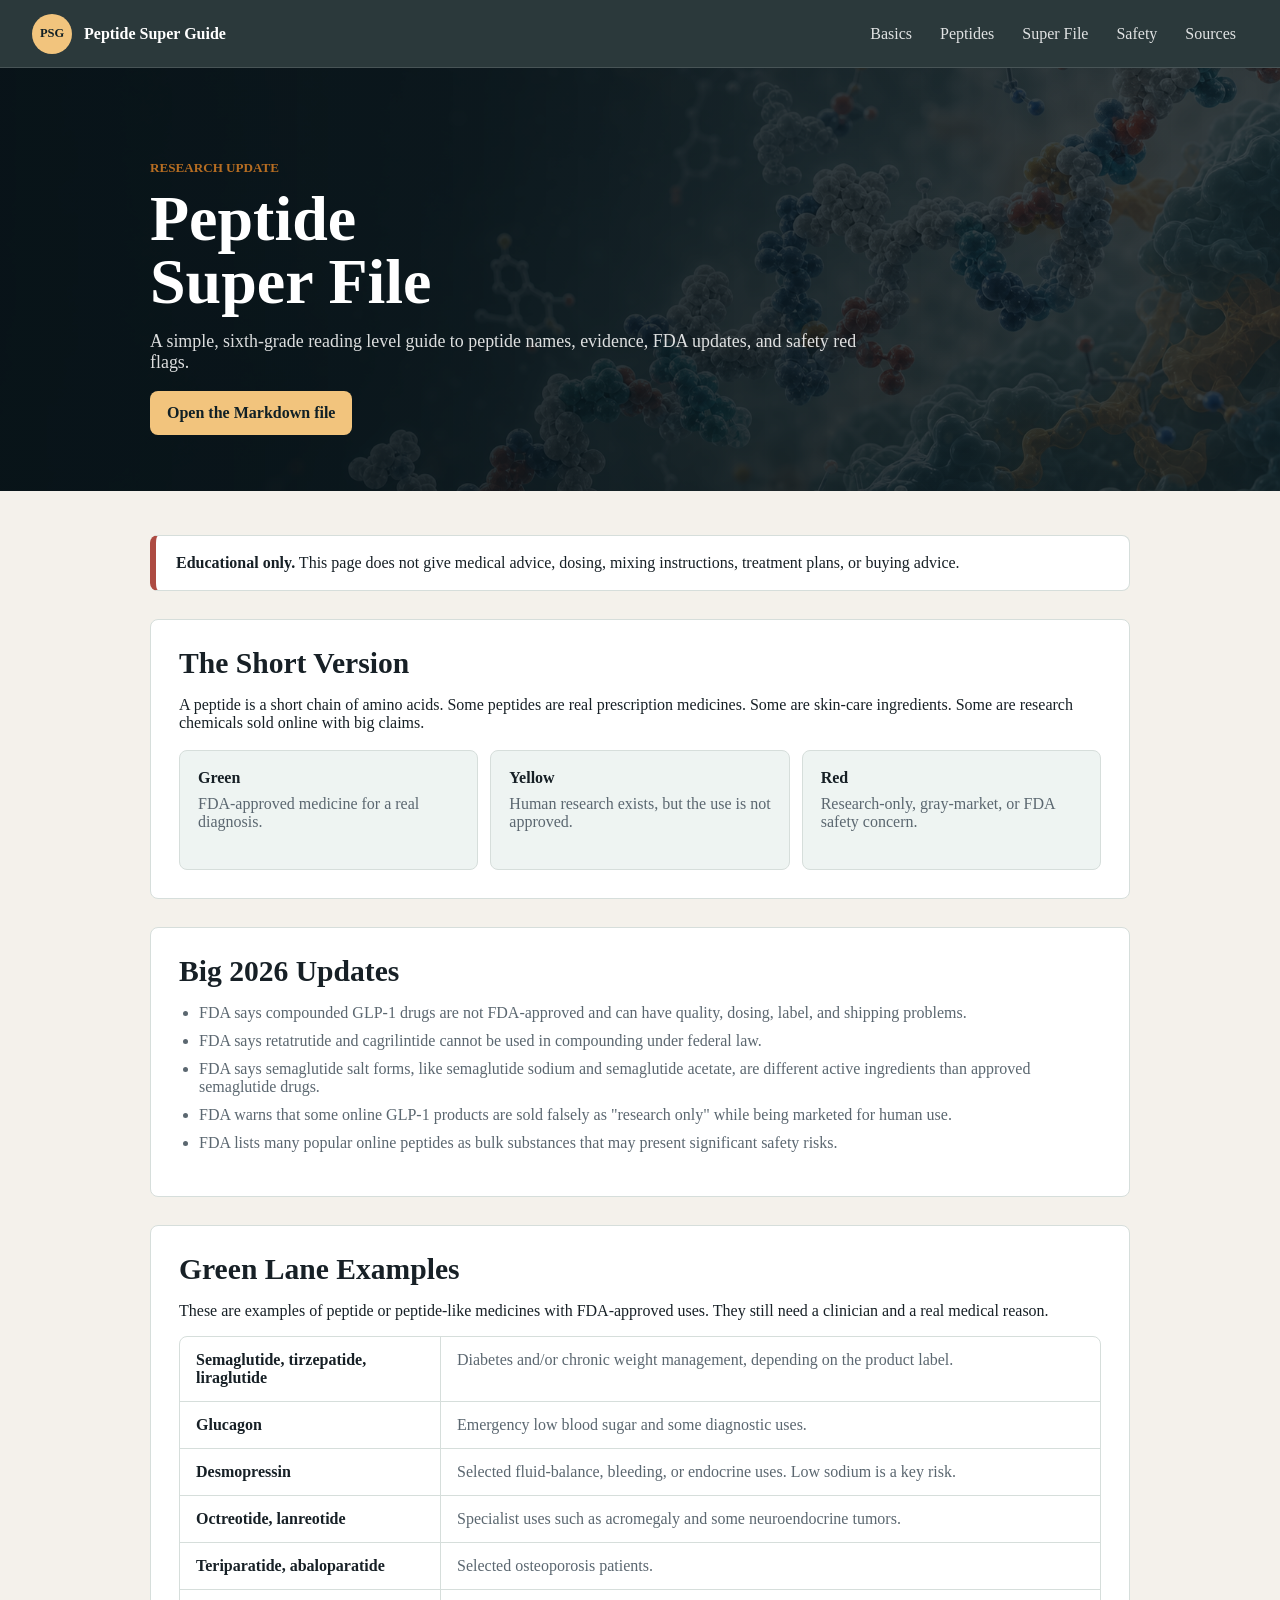
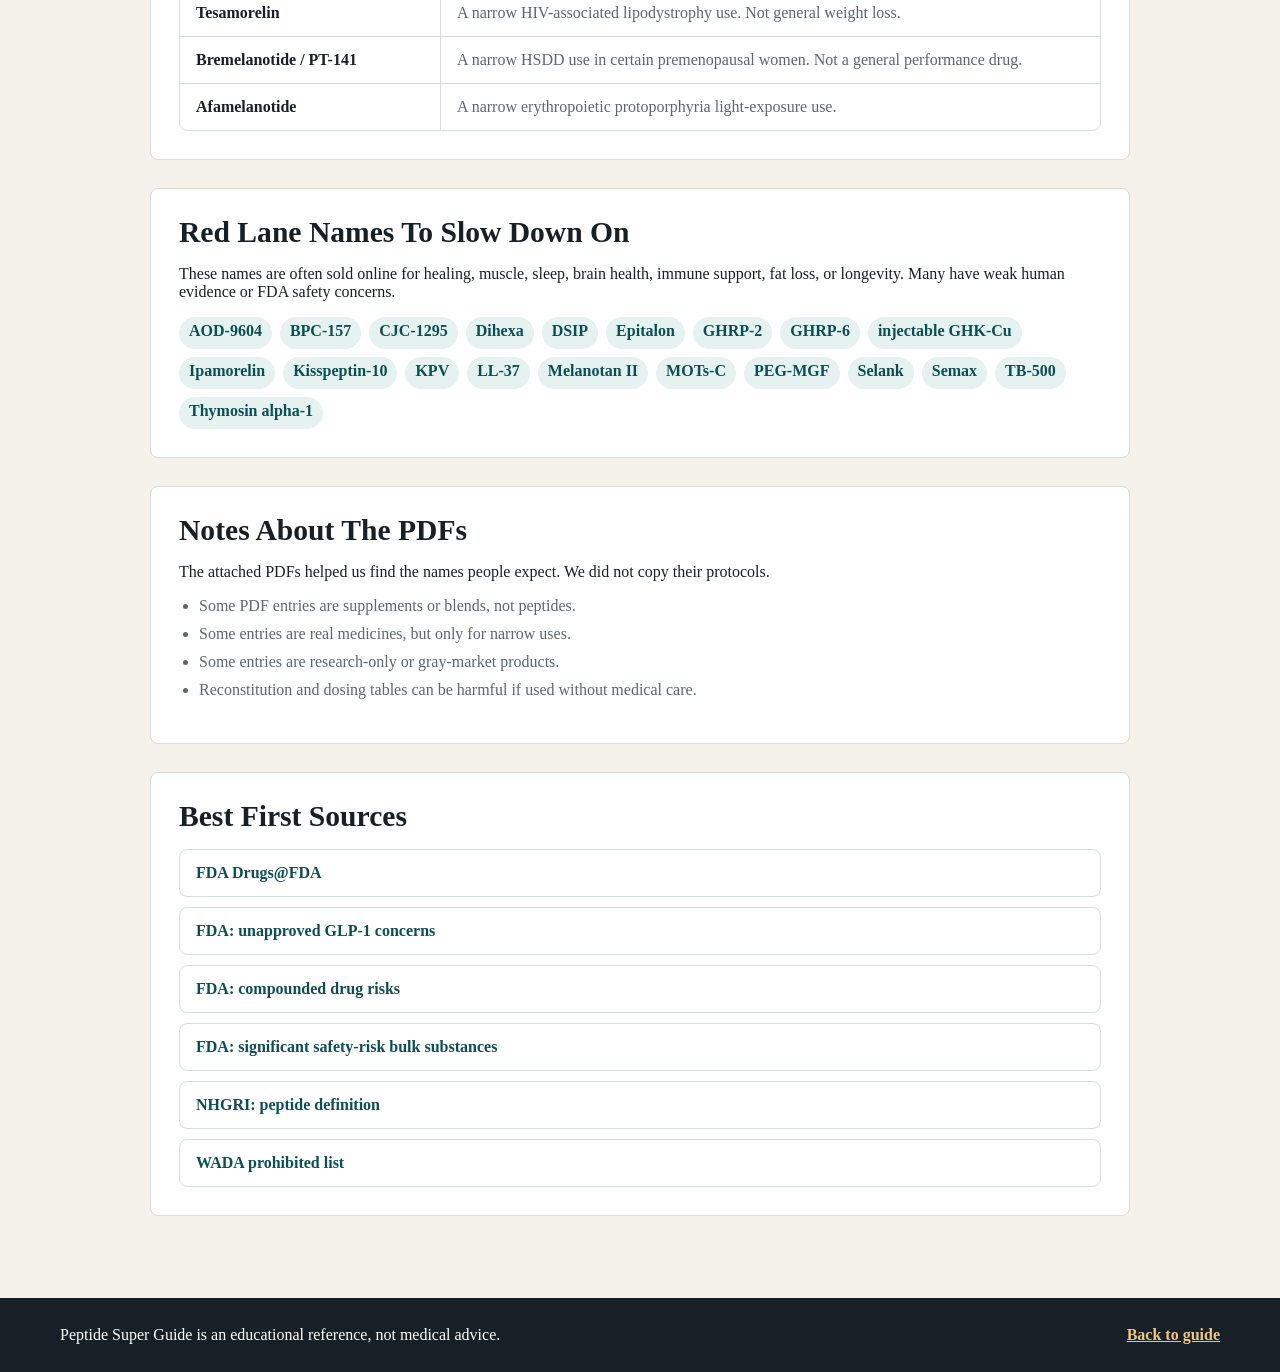
==== super-file.html @ 35c54ba2 "Add peptide super file and research updates" ====
<!doctype html>
<html lang="en">
  <head>
    <meta charset="utf-8" />
    <meta name="viewport" content="width=device-width, initial-scale=1" />
    <meta
      name="description"
      content="A sixth-grade reading level peptide safety and research update file."
    />
    <title>Peptide Super File</title>
    <link rel="stylesheet" href="styles.css" />
  </head>
  <body>
    <a class="skip-link" href="#content">Skip to content</a>

    <header class="site-header" aria-label="Primary">
      <a class="brand" href="index.html" aria-label="Peptide Super Guide home">
        <span class="brand-mark" aria-hidden="true">PSG</span>
        <span>Peptide Super Guide</span>
      </a>
      <nav class="nav" aria-label="Guide sections">
        <a href="index.html#basics">Basics</a>
        <a href="index.html#peptides">Peptides</a>
        <a href="super-file.html">Super File</a>
        <a href="index.html#safety">Safety</a>
        <a href="index.html#sources">Sources</a>
      </nav>
    </header>

    <main id="content" class="doc-page">
      <section class="doc-hero">
        <p class="eyebrow">Research update</p>
        <h1>Peptide Super File</h1>
        <p>
          A simple, sixth-grade reading level guide to peptide names, evidence,
          FDA updates, and safety red flags.
        </p>
        <a class="button primary" href="PEPTIDE_SUPER_FILE.md">Open the Markdown file</a>
      </section>

      <article class="doc-body">
        <div class="callout warning-callout">
          <strong>Educational only.</strong>
          This page does not give medical advice, dosing, mixing instructions,
          treatment plans, or buying advice.
        </div>

        <section class="readable-section">
          <h2>The Short Version</h2>
          <p>
            A peptide is a short chain of amino acids. Some peptides are real
            prescription medicines. Some are skin-care ingredients. Some are
            research chemicals sold online with big claims.
          </p>
          <div class="lane-cards">
            <div><strong>Green</strong><span>FDA-approved medicine for a real diagnosis.</span></div>
            <div><strong>Yellow</strong><span>Human research exists, but the use is not approved.</span></div>
            <div><strong>Red</strong><span>Research-only, gray-market, or FDA safety concern.</span></div>
          </div>
        </section>

        <section class="readable-section">
          <h2>Big 2026 Updates</h2>
          <ul class="plain-list">
            <li>FDA says compounded GLP-1 drugs are not FDA-approved and can have quality, dosing, label, and shipping problems.</li>
            <li>FDA says retatrutide and cagrilintide cannot be used in compounding under federal law.</li>
            <li>FDA says semaglutide salt forms, like semaglutide sodium and semaglutide acetate, are different active ingredients than approved semaglutide drugs.</li>
            <li>FDA warns that some online GLP-1 products are sold falsely as "research only" while being marketed for human use.</li>
            <li>FDA lists many popular online peptides as bulk substances that may present significant safety risks.</li>
          </ul>
        </section>

        <section class="readable-section">
          <h2>Green Lane Examples</h2>
          <p>
            These are examples of peptide or peptide-like medicines with
            FDA-approved uses. They still need a clinician and a real medical
            reason.
          </p>
          <div class="simple-table" role="table" aria-label="Green lane peptide examples">
            <div role="row"><strong role="cell">Semaglutide, tirzepatide, liraglutide</strong><span role="cell">Diabetes and/or chronic weight management, depending on the product label.</span></div>
            <div role="row"><strong role="cell">Glucagon</strong><span role="cell">Emergency low blood sugar and some diagnostic uses.</span></div>
            <div role="row"><strong role="cell">Desmopressin</strong><span role="cell">Selected fluid-balance, bleeding, or endocrine uses. Low sodium is a key risk.</span></div>
            <div role="row"><strong role="cell">Octreotide, lanreotide</strong><span role="cell">Specialist uses such as acromegaly and some neuroendocrine tumors.</span></div>
            <div role="row"><strong role="cell">Teriparatide, abaloparatide</strong><span role="cell">Selected osteoporosis patients.</span></div>
            <div role="row"><strong role="cell">Tesamorelin</strong><span role="cell">A narrow HIV-associated lipodystrophy use. Not general weight loss.</span></div>
            <div role="row"><strong role="cell">Bremelanotide / PT-141</strong><span role="cell">A narrow HSDD use in certain premenopausal women. Not a general performance drug.</span></div>
            <div role="row"><strong role="cell">Afamelanotide</strong><span role="cell">A narrow erythropoietic protoporphyria light-exposure use.</span></div>
          </div>
        </section>

        <section class="readable-section">
          <h2>Red Lane Names To Slow Down On</h2>
          <p>
            These names are often sold online for healing, muscle, sleep, brain
            health, immune support, fat loss, or longevity. Many have weak human
            evidence or FDA safety concerns.
          </p>
          <div class="tag-cloud" aria-label="High caution peptide names">
            <span>AOD-9604</span><span>BPC-157</span><span>CJC-1295</span><span>Dihexa</span>
            <span>DSIP</span><span>Epitalon</span><span>GHRP-2</span><span>GHRP-6</span>
            <span>injectable GHK-Cu</span><span>Ipamorelin</span><span>Kisspeptin-10</span><span>KPV</span>
            <span>LL-37</span><span>Melanotan II</span><span>MOTs-C</span><span>PEG-MGF</span>
            <span>Selank</span><span>Semax</span><span>TB-500</span><span>Thymosin alpha-1</span>
          </div>
        </section>

        <section class="readable-section">
          <h2>Notes About The PDFs</h2>
          <p>
            The attached PDFs helped us find the names people expect. We did
            not copy their protocols.
          </p>
          <ul class="plain-list">
            <li>Some PDF entries are supplements or blends, not peptides.</li>
            <li>Some entries are real medicines, but only for narrow uses.</li>
            <li>Some entries are research-only or gray-market products.</li>
            <li>Reconstitution and dosing tables can be harmful if used without medical care.</li>
          </ul>
        </section>

        <section class="readable-section">
          <h2>Best First Sources</h2>
          <div class="source-list compact">
            <a href="https://www.accessdata.fda.gov/scripts/cder/daf/">FDA Drugs@FDA</a>
            <a href="https://www.fda.gov/drugs/drug-alerts-and-statements/fdas-concerns-unapproved-glp-1-drugs-used-weight-loss">FDA: unapproved GLP-1 concerns</a>
            <a href="https://www.fda.gov/drugs/human-drug-compounding/understanding-risks-compounded-drugs">FDA: compounded drug risks</a>
            <a href="https://www.fda.gov/drugs/human-drug-compounding/certain-bulk-drug-substances-use-compounding-may-present-significant-safety-risks">FDA: significant safety-risk bulk substances</a>
            <a href="https://www.genome.gov/genetics-glossary/Peptide">NHGRI: peptide definition</a>
            <a href="https://www.wada-ama.org/en/prohibited-list">WADA prohibited list</a>
          </div>
        </section>
      </article>
    </main>

    <footer class="footer">
      <p>Peptide Super Guide is an educational reference, not medical advice.</p>
      <a href="index.html">Back to guide</a>
    </footer>
  </body>
</html>
---- styles.css ----
:root {
  --ink: #172026;
  --muted: #5b6770;
  --paper: #f4f1eb;
  --surface: #ffffff;
  --surface-strong: #eef4f2;
  --teal: #0f6d73;
  --teal-dark: #0b4f55;
  --amber: #b66d22;
  --coral: #ad4b42;
  --blue: #245c7b;
  --line: #d6dedb;
  --shadow: 0 18px 48px rgba(23, 32, 38, 0.14);
  --radius: 8px;
}

* {
  box-sizing: border-box;
}

html {
  scroll-behavior: smooth;
}

body {
  margin: 0;
  color: var(--ink);
  background: var(--paper);
  font-family:
    Inter, ui-sans-serif, system-ui, -apple-system, BlinkMacSystemFont, "Segoe UI",
    sans-serif;
  line-height: 1.55;
}

body,
button,
input {
  font: inherit;
}

a {
  color: inherit;
}

.skip-link {
  position: fixed;
  top: 12px;
  left: 12px;
  z-index: 20;
  padding: 10px 14px;
  color: #ffffff;
  background: var(--ink);
  border-radius: var(--radius);
  transform: translateY(-150%);
  transition: transform 160ms ease;
}

.skip-link:focus {
  transform: translateY(0);
}

.site-header {
  position: sticky;
  top: 0;
  z-index: 10;
  display: flex;
  align-items: center;
  justify-content: space-between;
  min-height: 68px;
  padding: 0 32px;
  color: #ffffff;
  background: rgba(15, 31, 35, 0.88);
  border-bottom: 1px solid rgba(255, 255, 255, 0.14);
  backdrop-filter: blur(14px);
}

.brand {
  display: inline-flex;
  align-items: center;
  gap: 12px;
  font-weight: 800;
  text-decoration: none;
}

.brand-mark {
  display: grid;
  width: 40px;
  height: 40px;
  place-items: center;
  color: #122025;
  background: #f2c47d;
  border-radius: 50%;
  font-size: 0.78rem;
  font-weight: 900;
}

.nav {
  display: flex;
  align-items: center;
  gap: 4px;
}

.nav a {
  padding: 10px 12px;
  color: rgba(255, 255, 255, 0.86);
  text-decoration: none;
  border-radius: var(--radius);
}

.nav a:hover,
.nav a:focus-visible {
  color: #ffffff;
  background: rgba(255, 255, 255, 0.12);
  outline: none;
}

.hero {
  min-height: 86vh;
  display: flex;
  align-items: center;
  padding: 96px 32px 72px;
  color: #ffffff;
  background:
    linear-gradient(90deg, rgba(8, 19, 24, 0.94) 0%, rgba(8, 19, 24, 0.82) 36%, rgba(8, 19, 24, 0.28) 68%),
    url("assets/peptide-hero.png") center right / cover no-repeat;
}

.hero-content {
  width: min(720px, 100%);
  margin-left: max(0px, calc((100vw - 1160px) / 2));
}

.eyebrow {
  margin: 0 0 12px;
  color: var(--amber);
  font-size: 0.82rem;
  font-weight: 800;
  letter-spacing: 0;
  text-transform: uppercase;
}

.hero .eyebrow {
  color: #f2c47d;
}

h1,
h2,
h3,
p {
  margin-top: 0;
}

h1 {
  max-width: 10ch;
  margin-bottom: 22px;
  font-size: 4.8rem;
  line-height: 0.98;
  letter-spacing: 0;
}

h2 {
  max-width: 820px;
  margin-bottom: 16px;
  font-size: 2.45rem;
  line-height: 1.08;
  letter-spacing: 0;
}

h3 {
  margin-bottom: 12px;
  font-size: 1.22rem;
  line-height: 1.18;
  letter-spacing: 0;
}

.hero-copy {
  max-width: 620px;
  margin-bottom: 24px;
  color: rgba(255, 255, 255, 0.86);
  font-size: 1.18rem;
}

.hero-actions,
.filter-bar {
  display: flex;
  flex-wrap: wrap;
  gap: 10px;
}

.button,
.filter-button {
  min-height: 44px;
  border: 1px solid transparent;
  border-radius: var(--radius);
  cursor: pointer;
  text-decoration: none;
  transition:
    transform 140ms ease,
    background 140ms ease,
    border-color 140ms ease;
}

.button {
  display: inline-flex;
  align-items: center;
  justify-content: center;
  padding: 11px 16px;
  font-weight: 800;
}

.button:hover,
.filter-button:hover {
  transform: translateY(-1px);
}

.button.primary {
  color: #102026;
  background: #f2c47d;
}

.button.secondary {
  color: #ffffff;
  border-color: rgba(255, 255, 255, 0.38);
  background: rgba(255, 255, 255, 0.1);
}

.medical-note {
  max-width: 620px;
  margin: 22px 0 0;
  color: rgba(255, 255, 255, 0.74);
  font-size: 0.96rem;
}

.quick-strip {
  display: grid;
  grid-template-columns: repeat(3, 1fr);
  gap: 1px;
  width: min(1160px, calc(100% - 48px));
  margin: -34px auto 0;
  overflow: hidden;
  background: var(--line);
  border: 1px solid var(--line);
  border-radius: var(--radius);
  box-shadow: var(--shadow);
}

.quick-item {
  min-height: 118px;
  padding: 24px;
  background: var(--surface);
}

.quick-label,
.card-kicker {
  display: block;
  margin-bottom: 8px;
  color: var(--teal);
  font-size: 0.78rem;
  font-weight: 900;
  text-transform: uppercase;
}

.section {
  width: min(1160px, calc(100% - 48px));
  margin: 0 auto;
  padding: 92px 0;
}

.section.band {
  width: 100%;
  padding: 92px max(24px, calc((100% - 1160px) / 2));
  background: var(--surface-strong);
}

.section-heading {
  max-width: 760px;
  margin-bottom: 34px;
}

.section-heading p:not(.eyebrow) {
  color: var(--muted);
  font-size: 1.05rem;
}

.section-heading.compact {
  margin-bottom: 24px;
}

.card-grid {
  display: grid;
  gap: 18px;
}

.card-grid.three {
  grid-template-columns: repeat(3, 1fr);
}

.info-card,
.evidence-card,
.question-card,
.risk-card {
  border: 1px solid var(--line);
  border-radius: var(--radius);
  background: var(--surface);
  box-shadow: 0 10px 28px rgba(23, 32, 38, 0.08);
}

.info-card,
.evidence-card,
.risk-card {
  padding: 24px;
}

.info-card p,
.evidence-card p,
.risk-card p,
.question-card p {
  color: var(--muted);
}

.lane-table {
  display: grid;
  overflow: hidden;
  border: 1px solid var(--line);
  border-radius: var(--radius);
  background: var(--surface);
}

.lane-row {
  display: grid;
  grid-template-columns: 1fr 1.45fr 1.35fr;
  border-top: 1px solid var(--line);
}

.lane-row:first-child {
  border-top: 0;
}

.lane-row > div {
  min-width: 0;
  padding: 18px;
  border-left: 1px solid var(--line);
}

.lane-row > div:first-child {
  border-left: 0;
}

.lane-head {
  color: #ffffff;
  background: var(--teal-dark);
  font-weight: 900;
}

.peptide-group {
  margin-top: 34px;
}

.peptide-group:first-of-type {
  margin-top: 0;
}

.group-heading {
  display: flex;
  align-items: flex-end;
  justify-content: space-between;
  gap: 18px;
  margin-bottom: 14px;
}

.group-heading h3 {
  max-width: 680px;
  margin: 0;
}

.status-badge {
  display: inline-flex;
  min-height: 32px;
  align-items: center;
  padding: 5px 10px;
  color: #ffffff;
  border-radius: 999px;
  font-size: 0.78rem;
  font-weight: 900;
  text-transform: uppercase;
}

.status-badge.approved {
  background: var(--teal);
}

.status-badge.topical {
  background: var(--blue);
}

.status-badge.caution {
  background: var(--coral);
}

.peptide-grid {
  display: grid;
  grid-template-columns: repeat(4, 1fr);
  gap: 14px;
}

.peptide-card {
  min-height: 236px;
  padding: 20px;
  background: var(--surface);
  border: 1px solid var(--line);
  border-radius: var(--radius);
}

.peptide-card h4 {
  margin: 0 0 10px;
  font-size: 1.02rem;
  line-height: 1.2;
}

.peptide-card p {
  color: var(--muted);
}

.peptide-card span {
  display: block;
  margin-top: 14px;
  color: var(--teal-dark);
  font-size: 0.88rem;
  font-weight: 800;
}

.compact-cards .peptide-card {
  min-height: 190px;
}

.peptide-card.warning {
  border-top: 5px solid var(--coral);
}

.filter-bar {
  margin-bottom: 22px;
}

.filter-button {
  padding: 10px 14px;
  color: var(--ink);
  background: var(--surface);
  border-color: var(--line);
  font-weight: 800;
}

.filter-button.is-active {
  color: #ffffff;
  background: var(--teal);
  border-color: var(--teal);
}

.evidence-grid {
  display: grid;
  grid-template-columns: repeat(4, 1fr);
  gap: 16px;
}

.evidence-card {
  display: flex;
  min-height: 300px;
  flex-direction: column;
}

.evidence-card[data-level="High"] {
  border-top: 5px solid var(--teal);
}

.evidence-card[data-level="Moderate"] {
  border-top: 5px solid var(--blue);
}

.evidence-card[data-level="Limited"] {
  border-top: 5px solid var(--amber);
}

.evidence-card[data-level="High caution"] {
  border-top: 5px solid var(--coral);
}

.evidence-meta {
  display: flex;
  flex-wrap: wrap;
  gap: 8px;
  margin-top: auto;
  padding-top: 18px;
}

.pill {
  display: inline-flex;
  min-height: 28px;
  align-items: center;
  padding: 4px 9px;
  color: var(--teal-dark);
  background: #e5f2ef;
  border-radius: 999px;
  font-size: 0.8rem;
  font-weight: 800;
}

.safety-layout {
  display: grid;
  grid-template-columns: minmax(0, 1.35fr) minmax(280px, 0.65fr);
  gap: 20px;
  align-items: start;
}

.check-panel {
  display: grid;
  gap: 12px;
}

.check-row {
  display: grid;
  grid-template-columns: 28px 1fr;
  gap: 12px;
  align-items: start;
  padding: 18px;
  color: var(--ink);
  background: var(--surface);
  border: 1px solid var(--line);
  border-radius: var(--radius);
}

.check-row input {
  width: 22px;
  height: 22px;
  accent-color: var(--teal);
}

.risk-card {
  position: sticky;
  top: 88px;
}

.risk-meter {
  height: 14px;
  overflow: hidden;
  margin: 8px 0 18px;
  background: #eadbd7;
  border-radius: 999px;
}

.risk-meter span {
  display: block;
  width: 0%;
  height: 100%;
  background: var(--coral);
  transition:
    width 180ms ease,
    background 180ms ease;
}

.question-grid {
  display: grid;
  grid-template-columns: repeat(4, 1fr);
  gap: 16px;
}

.question-card {
  padding: 0;
}

.question-card summary {
  min-height: 88px;
  padding: 20px 22px;
  cursor: pointer;
  font-weight: 900;
  list-style-position: inside;
}

.question-card p {
  padding: 0 22px 22px;
}

.glossary {
  display: grid;
  grid-template-columns: repeat(3, 1fr);
  gap: 14px;
  margin: 0;
}

.glossary div {
  min-height: 140px;
  padding: 22px;
  background: var(--surface);
  border: 1px solid var(--line);
  border-radius: var(--radius);
}

.glossary dt {
  margin-bottom: 8px;
  font-weight: 900;
}

.glossary dd {
  margin: 0;
  color: var(--muted);
}

.sources-section {
  padding-bottom: 72px;
}

.source-list {
  display: grid;
  gap: 10px;
}

.source-list a {
  padding: 18px 20px;
  color: var(--teal-dark);
  background: var(--surface);
  border: 1px solid var(--line);
  border-radius: var(--radius);
  font-weight: 800;
  text-decoration: none;
}

.source-list a:hover,
.source-list a:focus-visible {
  border-color: var(--teal);
  outline: none;
}

.doc-page {
  background: var(--paper);
}

.doc-hero {
  padding: 92px max(24px, calc((100% - 980px) / 2)) 56px;
  color: #ffffff;
  background:
    linear-gradient(90deg, rgba(8, 19, 24, 0.94), rgba(8, 19, 24, 0.78)),
    url("assets/peptide-hero.png") center right / cover no-repeat;
}

.doc-hero h1 {
  max-width: 12ch;
  margin-bottom: 18px;
  font-size: 4rem;
}

.doc-hero p:not(.eyebrow) {
  max-width: 720px;
  color: rgba(255, 255, 255, 0.86);
  font-size: 1.12rem;
}

.doc-body {
  width: min(980px, calc(100% - 48px));
  margin: 0 auto;
  padding: 44px 0 82px;
}

.callout {
  padding: 18px 20px;
  border: 1px solid var(--line);
  border-radius: var(--radius);
  background: var(--surface);
}

.warning-callout {
  border-left: 6px solid var(--coral);
}

.readable-section {
  margin-top: 28px;
  padding: 28px;
  background: var(--surface);
  border: 1px solid var(--line);
  border-radius: var(--radius);
}

.readable-section h2 {
  font-size: 1.85rem;
}

.plain-list {
  display: grid;
  gap: 10px;
  padding-left: 20px;
  color: var(--muted);
}

.lane-cards {
  display: grid;
  grid-template-columns: repeat(3, 1fr);
  gap: 12px;
  margin-top: 18px;
}

.lane-cards div {
  min-height: 120px;
  padding: 18px;
  border: 1px solid var(--line);
  border-radius: var(--radius);
  background: var(--surface-strong);
}

.lane-cards strong,
.lane-cards span {
  display: block;
}

.lane-cards span {
  margin-top: 8px;
  color: var(--muted);
}

.simple-table {
  display: grid;
  overflow: hidden;
  border: 1px solid var(--line);
  border-radius: var(--radius);
}

.simple-table > div {
  display: grid;
  grid-template-columns: 260px 1fr;
  border-top: 1px solid var(--line);
}

.simple-table > div:first-child {
  border-top: 0;
}

.simple-table strong,
.simple-table span {
  padding: 14px 16px;
}

.simple-table span {
  color: var(--muted);
  border-left: 1px solid var(--line);
}

.tag-cloud {
  display: flex;
  flex-wrap: wrap;
  gap: 8px;
}

.tag-cloud span {
  min-height: 32px;
  padding: 5px 10px;
  color: var(--teal-dark);
  background: #e5f2ef;
  border-radius: 999px;
  font-weight: 800;
}

.source-list.compact a {
  padding: 14px 16px;
}

.footer {
  display: flex;
  align-items: center;
  justify-content: space-between;
  gap: 20px;
  padding: 28px max(24px, calc((100% - 1160px) / 2));
  color: #ffffff;
  background: var(--ink);
}

.footer p {
  margin: 0;
}

.footer a {
  color: #f2c47d;
  font-weight: 800;
}

@media (max-width: 980px) {
  .site-header {
    align-items: flex-start;
    flex-direction: column;
    gap: 10px;
    padding: 14px 20px;
  }

  .nav {
    width: 100%;
    overflow-x: auto;
    padding-bottom: 2px;
  }

  .hero {
    min-height: 78vh;
    padding: 76px 24px 56px;
    background:
      linear-gradient(90deg, rgba(8, 19, 24, 0.95) 0%, rgba(8, 19, 24, 0.82) 62%, rgba(8, 19, 24, 0.5) 100%),
      url("assets/peptide-hero.png") center right / cover no-repeat;
  }

  h1 {
    font-size: 3.35rem;
  }

  h2 {
    font-size: 2rem;
  }

  .quick-strip,
  .card-grid.three,
  .peptide-grid,
  .evidence-grid,
  .question-grid,
  .glossary,
  .safety-layout,
  .lane-cards {
    grid-template-columns: 1fr 1fr;
  }

  .risk-card {
    position: static;
  }

  .lane-row {
    grid-template-columns: 1fr;
  }

  .lane-row > div {
    border-left: 0;
    border-top: 1px solid var(--line);
  }

  .lane-row > div:first-child {
    border-top: 0;
  }
}

@media (max-width: 640px) {
  .site-header {
    position: relative;
  }

  .brand {
    font-size: 0.95rem;
  }

  .nav a {
    padding: 9px 10px;
  }

  .nav {
    flex-wrap: wrap;
    overflow-x: visible;
  }

  .hero {
    min-height: 76vh;
    padding: 58px 18px 46px;
  }

  h1 {
    max-width: 9ch;
    font-size: 2.65rem;
  }

  h2 {
    font-size: 1.72rem;
  }

  .hero-copy {
    font-size: 1rem;
  }

  .quick-strip,
  .section {
    width: min(100% - 32px, 1160px);
  }

  .quick-strip,
  .card-grid.three,
  .peptide-grid,
  .evidence-grid,
  .question-grid,
  .glossary,
  .safety-layout,
  .lane-cards {
    grid-template-columns: 1fr;
  }

  .section,
  .section.band {
    padding-top: 64px;
    padding-bottom: 64px;
  }

  .evidence-card {
    min-height: auto;
  }

  .group-heading {
    align-items: flex-start;
    flex-direction: column;
  }

  .doc-hero {
    padding: 58px 18px 42px;
  }

  .doc-hero h1 {
    font-size: 2.6rem;
  }

  .doc-body {
    width: min(100% - 32px, 980px);
  }

  .readable-section {
    padding: 20px;
  }

  .simple-table > div {
    grid-template-columns: 1fr;
  }

  .simple-table span {
    border-left: 0;
    border-top: 1px solid var(--line);
  }

  .footer {
    align-items: flex-start;
    flex-direction: column;
  }
}
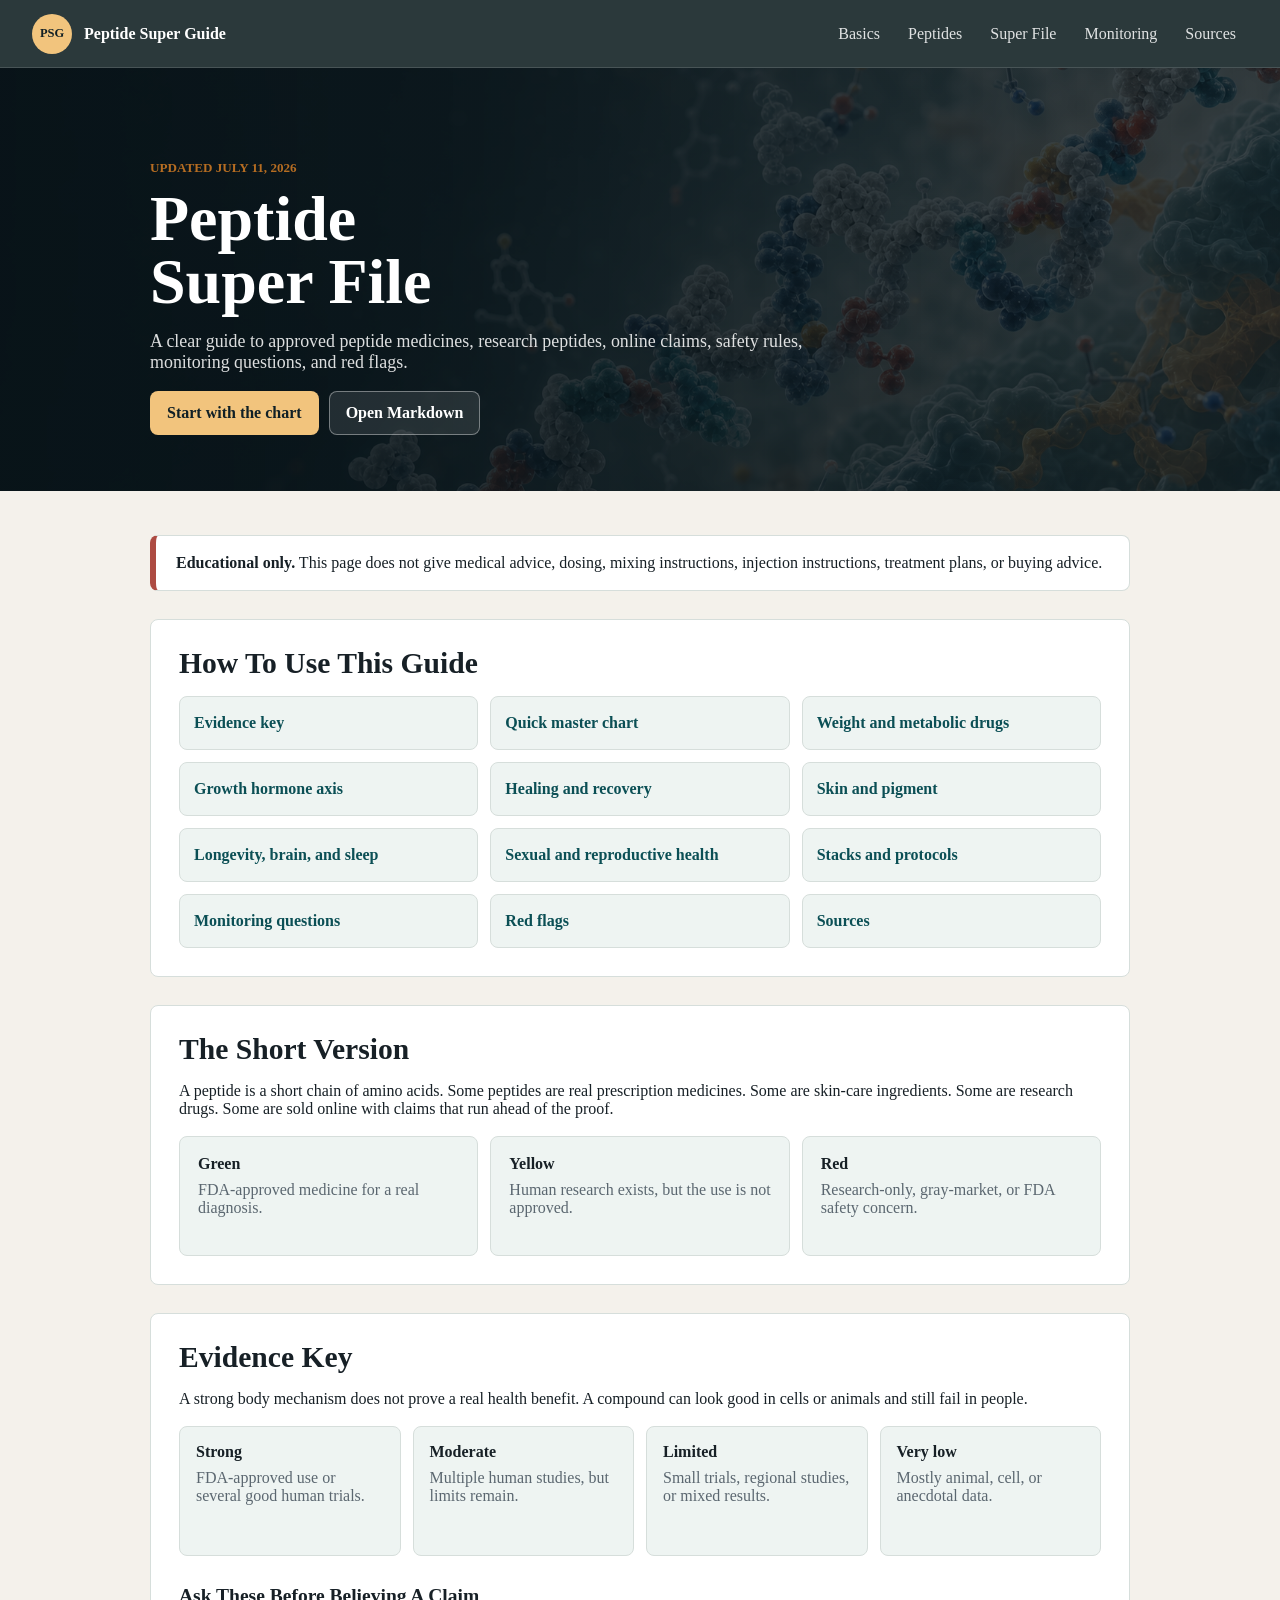
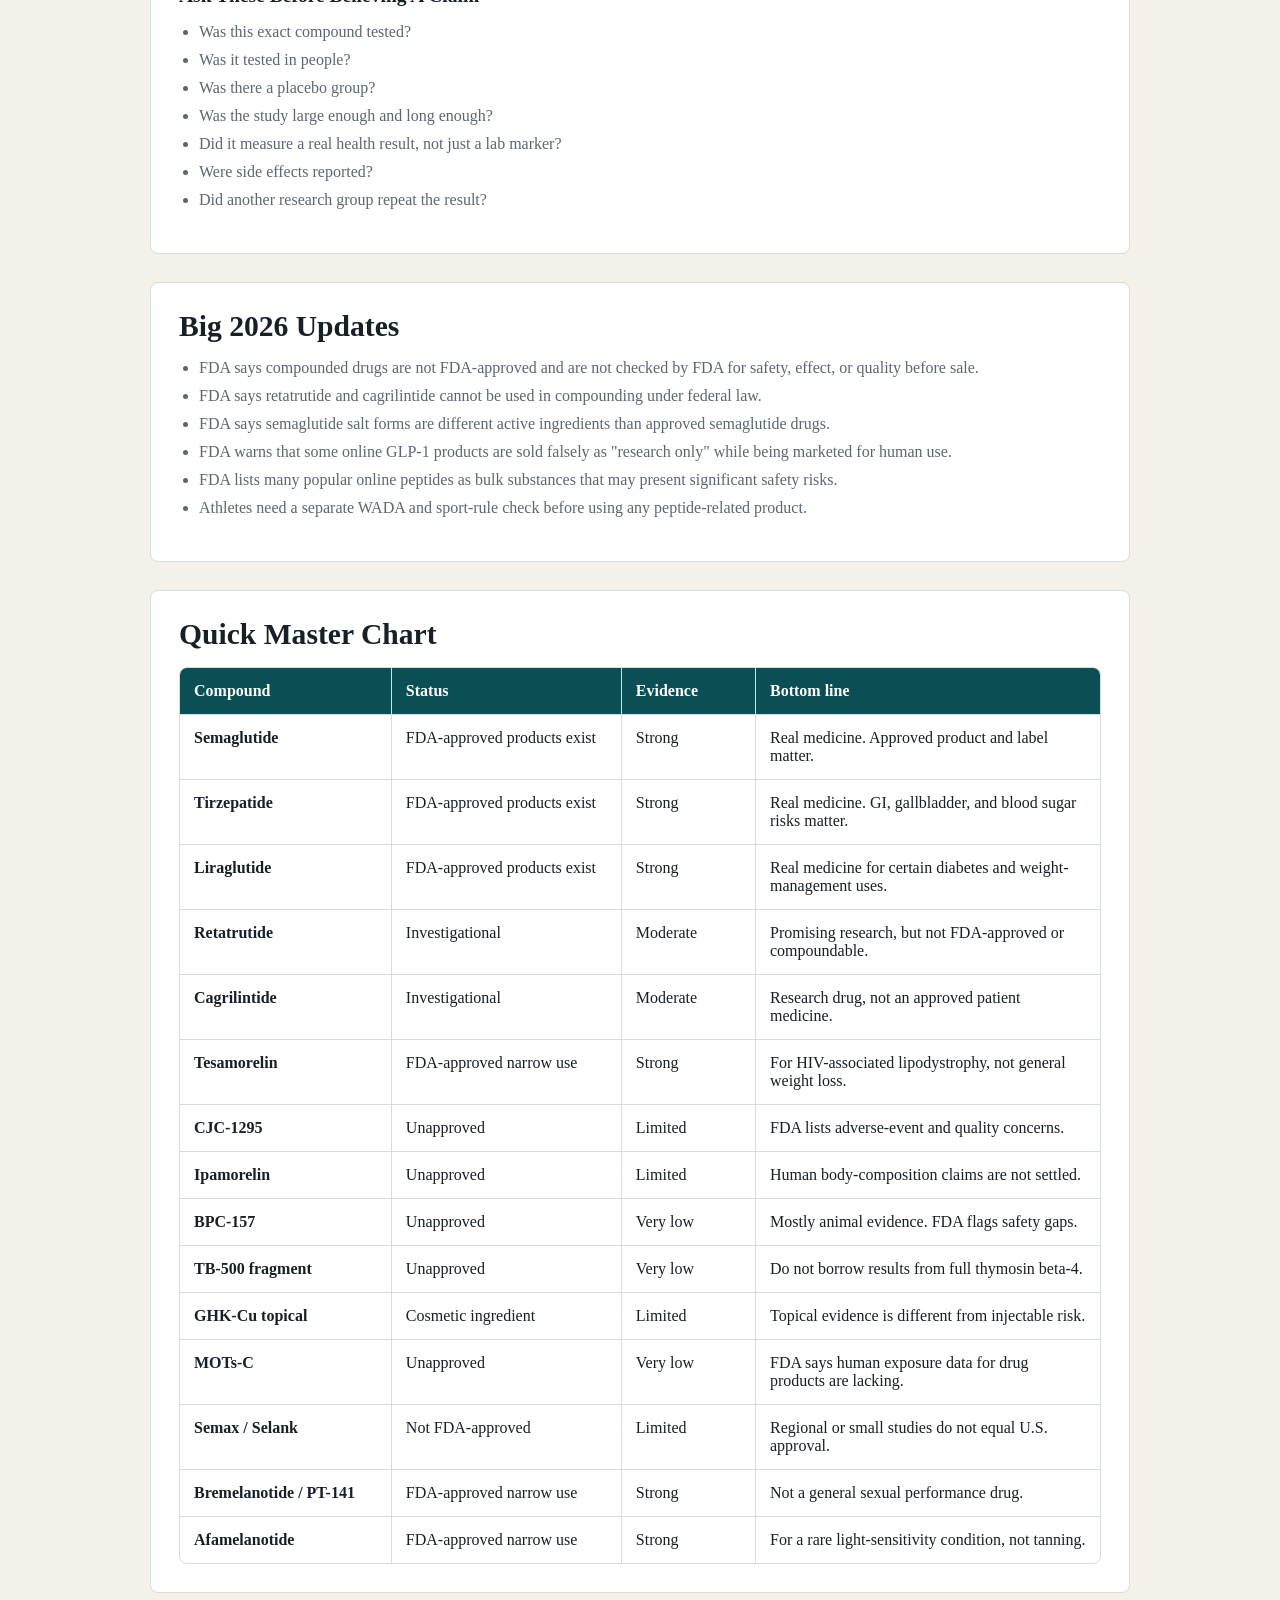
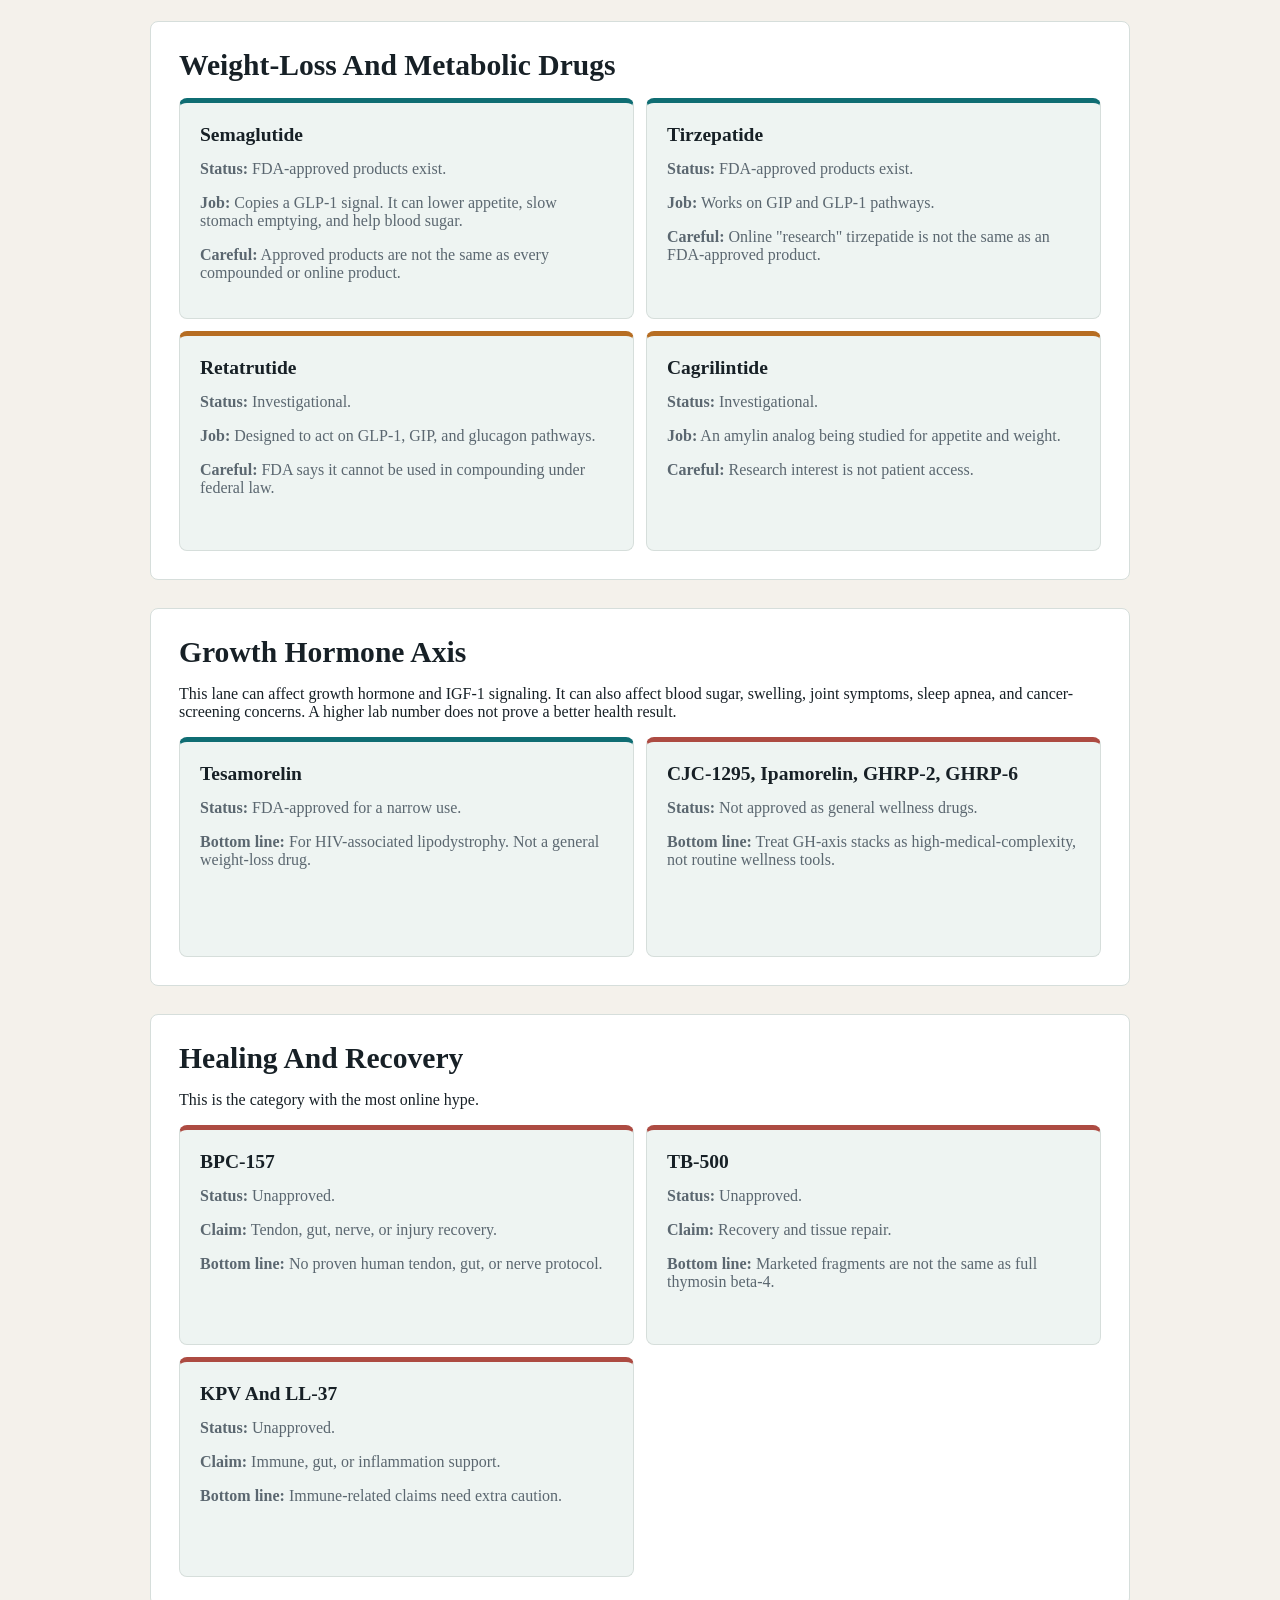
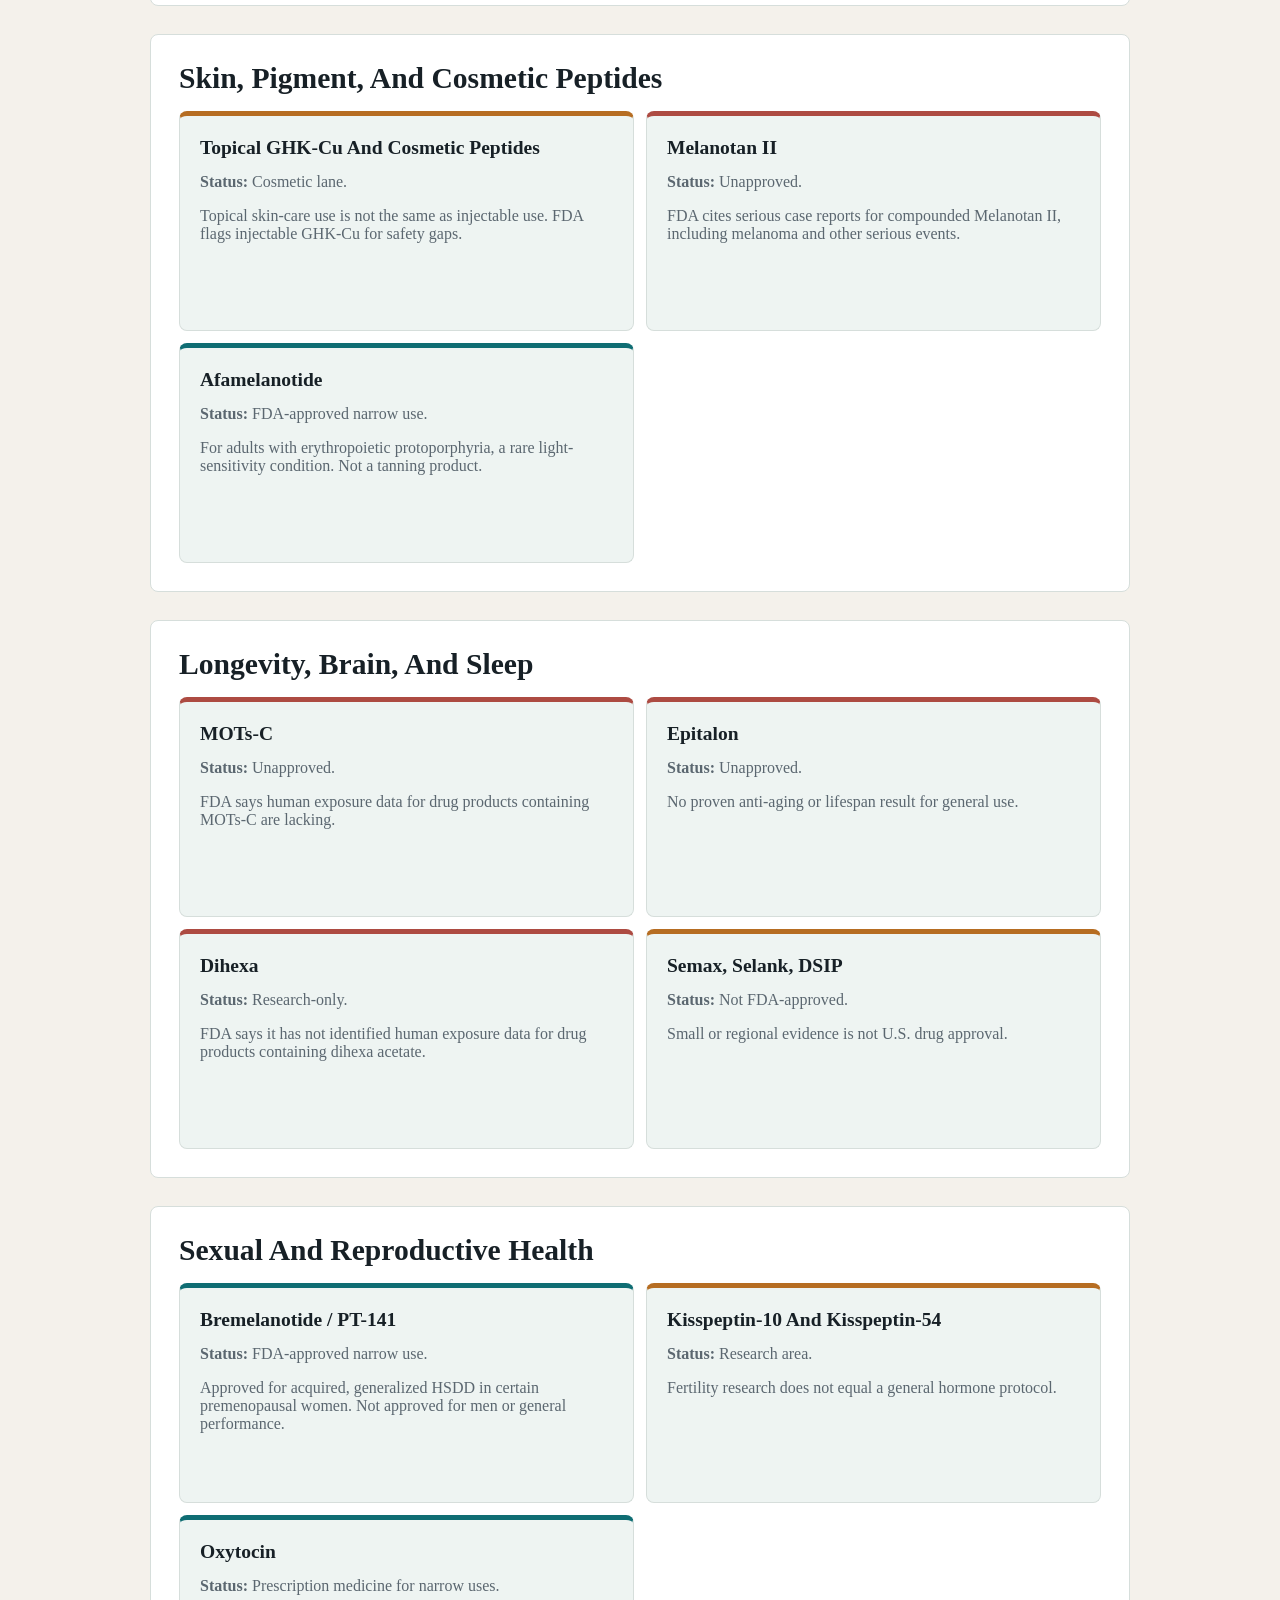
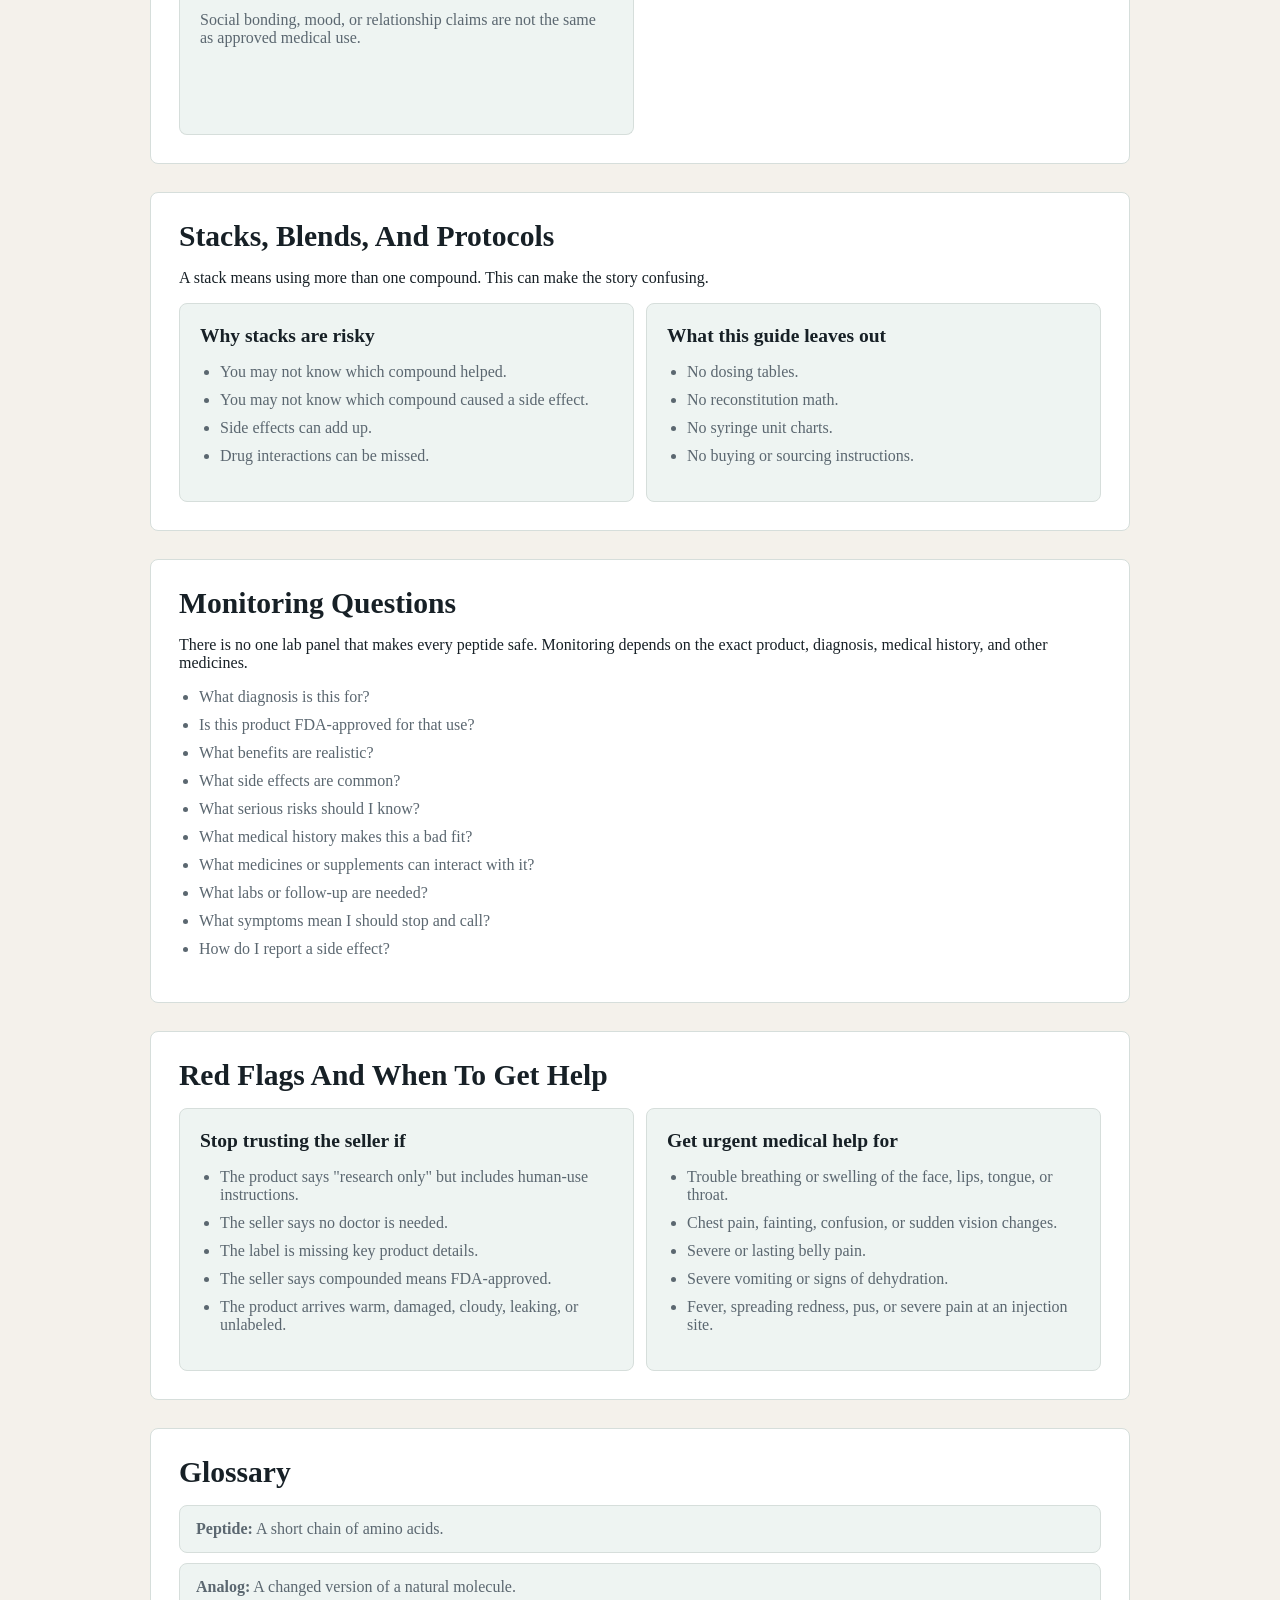
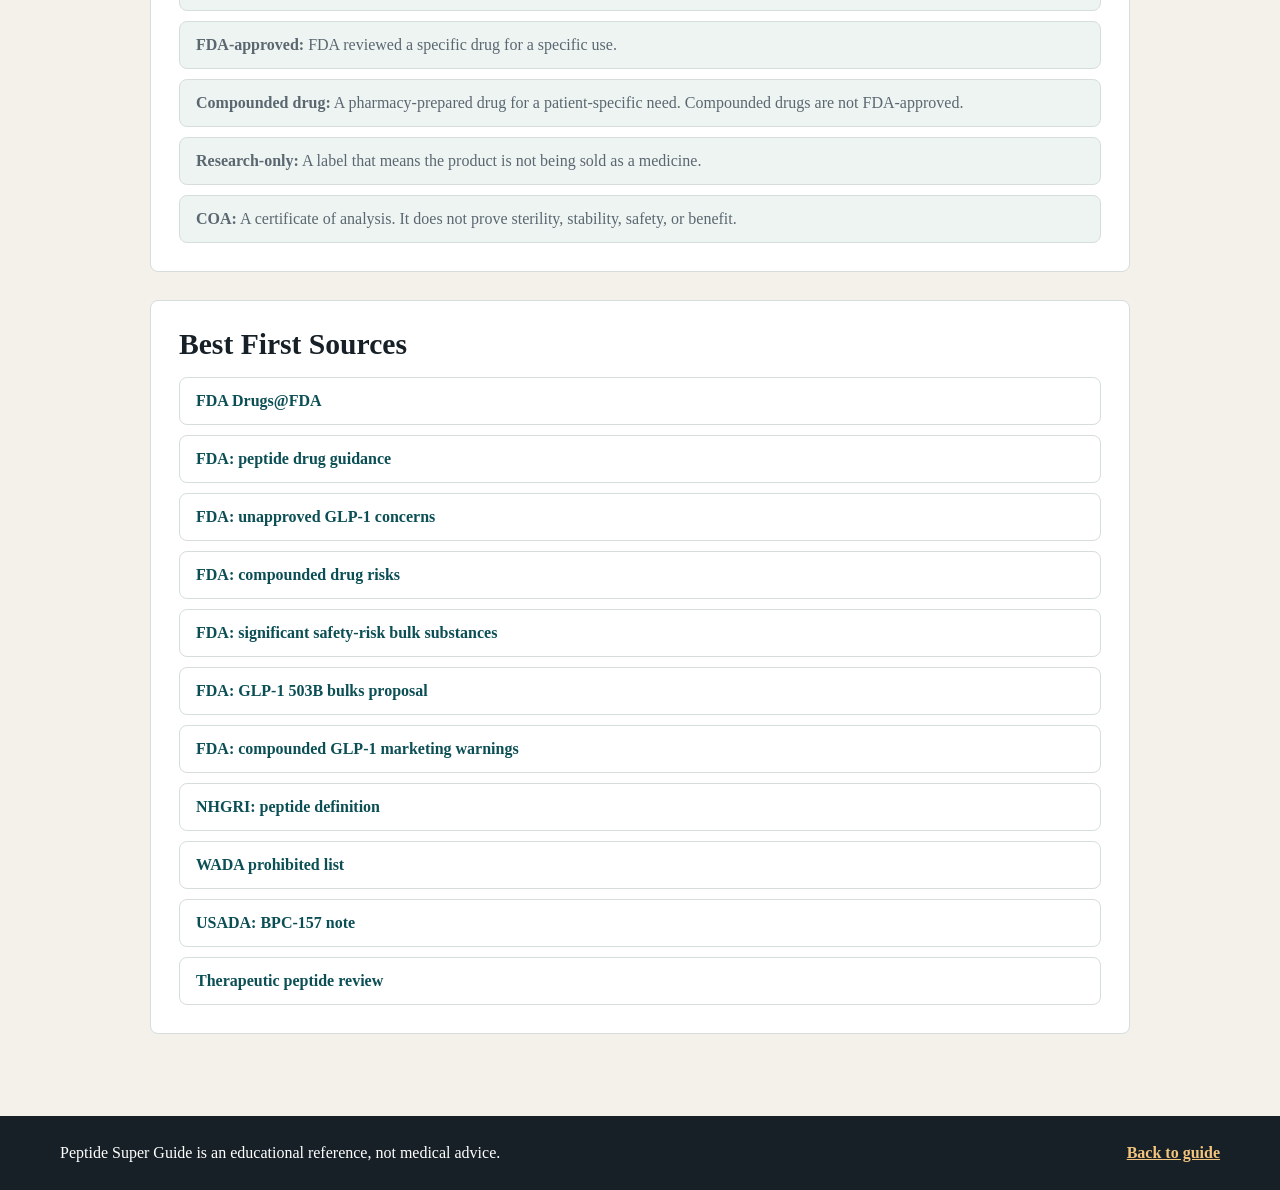
==== commit 7d3cce7c: "Expand peptide super file guide" ====
--- a/super-file.html
+++ b/super-file.html
@@ -5,7 +5,7 @@
     <meta name="viewport" content="width=device-width, initial-scale=1" />
     <meta
       name="description"
-      content="A sixth-grade reading level peptide safety and research update file."
+      content="A sixth-grade reading level peptide safety, evidence, and research guide."
     />
     <title>Peptide Super File</title>
     <link rel="stylesheet" href="styles.css" />
@@ -22,35 +22,57 @@
         <a href="index.html#basics">Basics</a>
         <a href="index.html#peptides">Peptides</a>
         <a href="super-file.html">Super File</a>
-        <a href="index.html#safety">Safety</a>
-        <a href="index.html#sources">Sources</a>
+        <a href="#monitoring">Monitoring</a>
+        <a href="#sources">Sources</a>
       </nav>
     </header>
 
     <main id="content" class="doc-page">
       <section class="doc-hero">
-        <p class="eyebrow">Research update</p>
+        <p class="eyebrow">Updated July 11, 2026</p>
         <h1>Peptide Super File</h1>
         <p>
-          A simple, sixth-grade reading level guide to peptide names, evidence,
-          FDA updates, and safety red flags.
+          A clear guide to approved peptide medicines, research peptides,
+          online claims, safety rules, monitoring questions, and red flags.
         </p>
-        <a class="button primary" href="PEPTIDE_SUPER_FILE.md">Open the Markdown file</a>
+        <div class="hero-actions">
+          <a class="button primary" href="#master-chart">Start with the chart</a>
+          <a class="button secondary" href="PEPTIDE_SUPER_FILE.md">Open Markdown</a>
+        </div>
       </section>
 
       <article class="doc-body">
         <div class="callout warning-callout">
           <strong>Educational only.</strong>
           This page does not give medical advice, dosing, mixing instructions,
-          treatment plans, or buying advice.
+          injection instructions, treatment plans, or buying advice.
         </div>
+
+        <section class="readable-section">
+          <h2>How To Use This Guide</h2>
+          <div class="toc-grid">
+            <a href="#evidence-key">Evidence key</a>
+            <a href="#master-chart">Quick master chart</a>
+            <a href="#metabolic">Weight and metabolic drugs</a>
+            <a href="#gh-axis">Growth hormone axis</a>
+            <a href="#recovery">Healing and recovery</a>
+            <a href="#skin">Skin and pigment</a>
+            <a href="#brain">Longevity, brain, and sleep</a>
+            <a href="#sexual">Sexual and reproductive health</a>
+            <a href="#stacks">Stacks and protocols</a>
+            <a href="#monitoring">Monitoring questions</a>
+            <a href="#red-flags">Red flags</a>
+            <a href="#sources">Sources</a>
+          </div>
+        </section>
 
         <section class="readable-section">
           <h2>The Short Version</h2>
           <p>
             A peptide is a short chain of amino acids. Some peptides are real
             prescription medicines. Some are skin-care ingredients. Some are
-            research chemicals sold online with big claims.
+            research drugs. Some are sold online with claims that run ahead of
+            the proof.
           </p>
           <div class="lane-cards">
             <div><strong>Green</strong><span>FDA-approved medicine for a real diagnosis.</span></div>
@@ -59,75 +81,315 @@
           </div>
         </section>
 
+        <section id="evidence-key" class="readable-section">
+          <h2>Evidence Key</h2>
+          <p>
+            A strong body mechanism does not prove a real health benefit. A
+            compound can look good in cells or animals and still fail in people.
+          </p>
+          <div class="evidence-key">
+            <div><strong>Strong</strong><span>FDA-approved use or several good human trials.</span></div>
+            <div><strong>Moderate</strong><span>Multiple human studies, but limits remain.</span></div>
+            <div><strong>Limited</strong><span>Small trials, regional studies, or mixed results.</span></div>
+            <div><strong>Very low</strong><span>Mostly animal, cell, or anecdotal data.</span></div>
+          </div>
+          <h3>Ask These Before Believing A Claim</h3>
+          <ul class="plain-list">
+            <li>Was this exact compound tested?</li>
+            <li>Was it tested in people?</li>
+            <li>Was there a placebo group?</li>
+            <li>Was the study large enough and long enough?</li>
+            <li>Did it measure a real health result, not just a lab marker?</li>
+            <li>Were side effects reported?</li>
+            <li>Did another research group repeat the result?</li>
+          </ul>
+        </section>
+
         <section class="readable-section">
           <h2>Big 2026 Updates</h2>
           <ul class="plain-list">
-            <li>FDA says compounded GLP-1 drugs are not FDA-approved and can have quality, dosing, label, and shipping problems.</li>
+            <li>FDA says compounded drugs are not FDA-approved and are not checked by FDA for safety, effect, or quality before sale.</li>
             <li>FDA says retatrutide and cagrilintide cannot be used in compounding under federal law.</li>
-            <li>FDA says semaglutide salt forms, like semaglutide sodium and semaglutide acetate, are different active ingredients than approved semaglutide drugs.</li>
+            <li>FDA says semaglutide salt forms are different active ingredients than approved semaglutide drugs.</li>
             <li>FDA warns that some online GLP-1 products are sold falsely as "research only" while being marketed for human use.</li>
             <li>FDA lists many popular online peptides as bulk substances that may present significant safety risks.</li>
+            <li>Athletes need a separate WADA and sport-rule check before using any peptide-related product.</li>
           </ul>
         </section>
 
-        <section class="readable-section">
-          <h2>Green Lane Examples</h2>
+        <section id="master-chart" class="readable-section">
+          <h2>Quick Master Chart</h2>
+          <div class="master-chart" role="table" aria-label="Peptide master chart">
+            <div class="master-row master-head" role="row">
+              <strong role="columnheader">Compound</strong>
+              <strong role="columnheader">Status</strong>
+              <strong role="columnheader">Evidence</strong>
+              <strong role="columnheader">Bottom line</strong>
+            </div>
+            <div class="master-row" role="row"><span>Semaglutide</span><span>FDA-approved products exist</span><span>Strong</span><span>Real medicine. Approved product and label matter.</span></div>
+            <div class="master-row" role="row"><span>Tirzepatide</span><span>FDA-approved products exist</span><span>Strong</span><span>Real medicine. GI, gallbladder, and blood sugar risks matter.</span></div>
+            <div class="master-row" role="row"><span>Liraglutide</span><span>FDA-approved products exist</span><span>Strong</span><span>Real medicine for certain diabetes and weight-management uses.</span></div>
+            <div class="master-row" role="row"><span>Retatrutide</span><span>Investigational</span><span>Moderate</span><span>Promising research, but not FDA-approved or compoundable.</span></div>
+            <div class="master-row" role="row"><span>Cagrilintide</span><span>Investigational</span><span>Moderate</span><span>Research drug, not an approved patient medicine.</span></div>
+            <div class="master-row" role="row"><span>Tesamorelin</span><span>FDA-approved narrow use</span><span>Strong</span><span>For HIV-associated lipodystrophy, not general weight loss.</span></div>
+            <div class="master-row" role="row"><span>CJC-1295</span><span>Unapproved</span><span>Limited</span><span>FDA lists adverse-event and quality concerns.</span></div>
+            <div class="master-row" role="row"><span>Ipamorelin</span><span>Unapproved</span><span>Limited</span><span>Human body-composition claims are not settled.</span></div>
+            <div class="master-row" role="row"><span>BPC-157</span><span>Unapproved</span><span>Very low</span><span>Mostly animal evidence. FDA flags safety gaps.</span></div>
+            <div class="master-row" role="row"><span>TB-500 fragment</span><span>Unapproved</span><span>Very low</span><span>Do not borrow results from full thymosin beta-4.</span></div>
+            <div class="master-row" role="row"><span>GHK-Cu topical</span><span>Cosmetic ingredient</span><span>Limited</span><span>Topical evidence is different from injectable risk.</span></div>
+            <div class="master-row" role="row"><span>MOTs-C</span><span>Unapproved</span><span>Very low</span><span>FDA says human exposure data for drug products are lacking.</span></div>
+            <div class="master-row" role="row"><span>Semax / Selank</span><span>Not FDA-approved</span><span>Limited</span><span>Regional or small studies do not equal U.S. approval.</span></div>
+            <div class="master-row" role="row"><span>Bremelanotide / PT-141</span><span>FDA-approved narrow use</span><span>Strong</span><span>Not a general sexual performance drug.</span></div>
+            <div class="master-row" role="row"><span>Afamelanotide</span><span>FDA-approved narrow use</span><span>Strong</span><span>For a rare light-sensitivity condition, not tanning.</span></div>
+          </div>
+        </section>
+
+        <section id="metabolic" class="readable-section">
+          <h2>Weight-Loss And Metabolic Drugs</h2>
+          <div class="compound-grid">
+            <article class="compound-card green-card">
+              <h3>Semaglutide</h3>
+              <p><strong>Status:</strong> FDA-approved products exist.</p>
+              <p><strong>Job:</strong> Copies a GLP-1 signal. It can lower appetite, slow stomach emptying, and help blood sugar.</p>
+              <p><strong>Careful:</strong> Approved products are not the same as every compounded or online product.</p>
+            </article>
+            <article class="compound-card green-card">
+              <h3>Tirzepatide</h3>
+              <p><strong>Status:</strong> FDA-approved products exist.</p>
+              <p><strong>Job:</strong> Works on GIP and GLP-1 pathways.</p>
+              <p><strong>Careful:</strong> Online "research" tirzepatide is not the same as an FDA-approved product.</p>
+            </article>
+            <article class="compound-card yellow-card">
+              <h3>Retatrutide</h3>
+              <p><strong>Status:</strong> Investigational.</p>
+              <p><strong>Job:</strong> Designed to act on GLP-1, GIP, and glucagon pathways.</p>
+              <p><strong>Careful:</strong> FDA says it cannot be used in compounding under federal law.</p>
+            </article>
+            <article class="compound-card yellow-card">
+              <h3>Cagrilintide</h3>
+              <p><strong>Status:</strong> Investigational.</p>
+              <p><strong>Job:</strong> An amylin analog being studied for appetite and weight.</p>
+              <p><strong>Careful:</strong> Research interest is not patient access.</p>
+            </article>
+          </div>
+        </section>
+
+        <section id="gh-axis" class="readable-section">
+          <h2>Growth Hormone Axis</h2>
           <p>
-            These are examples of peptide or peptide-like medicines with
-            FDA-approved uses. They still need a clinician and a real medical
-            reason.
+            This lane can affect growth hormone and IGF-1 signaling. It can
+            also affect blood sugar, swelling, joint symptoms, sleep apnea, and
+            cancer-screening concerns. A higher lab number does not prove a
+            better health result.
           </p>
-          <div class="simple-table" role="table" aria-label="Green lane peptide examples">
-            <div role="row"><strong role="cell">Semaglutide, tirzepatide, liraglutide</strong><span role="cell">Diabetes and/or chronic weight management, depending on the product label.</span></div>
-            <div role="row"><strong role="cell">Glucagon</strong><span role="cell">Emergency low blood sugar and some diagnostic uses.</span></div>
-            <div role="row"><strong role="cell">Desmopressin</strong><span role="cell">Selected fluid-balance, bleeding, or endocrine uses. Low sodium is a key risk.</span></div>
-            <div role="row"><strong role="cell">Octreotide, lanreotide</strong><span role="cell">Specialist uses such as acromegaly and some neuroendocrine tumors.</span></div>
-            <div role="row"><strong role="cell">Teriparatide, abaloparatide</strong><span role="cell">Selected osteoporosis patients.</span></div>
-            <div role="row"><strong role="cell">Tesamorelin</strong><span role="cell">A narrow HIV-associated lipodystrophy use. Not general weight loss.</span></div>
-            <div role="row"><strong role="cell">Bremelanotide / PT-141</strong><span role="cell">A narrow HSDD use in certain premenopausal women. Not a general performance drug.</span></div>
-            <div role="row"><strong role="cell">Afamelanotide</strong><span role="cell">A narrow erythropoietic protoporphyria light-exposure use.</span></div>
-          </div>
-        </section>
-
-        <section class="readable-section">
-          <h2>Red Lane Names To Slow Down On</h2>
+          <div class="compound-grid">
+            <article class="compound-card green-card">
+              <h3>Tesamorelin</h3>
+              <p><strong>Status:</strong> FDA-approved for a narrow use.</p>
+              <p><strong>Bottom line:</strong> For HIV-associated lipodystrophy. Not a general weight-loss drug.</p>
+            </article>
+            <article class="compound-card red-card">
+              <h3>CJC-1295, Ipamorelin, GHRP-2, GHRP-6</h3>
+              <p><strong>Status:</strong> Not approved as general wellness drugs.</p>
+              <p><strong>Bottom line:</strong> Treat GH-axis stacks as high-medical-complexity, not routine wellness tools.</p>
+            </article>
+          </div>
+        </section>
+
+        <section id="recovery" class="readable-section">
+          <h2>Healing And Recovery</h2>
+          <p>This is the category with the most online hype.</p>
+          <div class="compound-grid">
+            <article class="compound-card red-card">
+              <h3>BPC-157</h3>
+              <p><strong>Status:</strong> Unapproved.</p>
+              <p><strong>Claim:</strong> Tendon, gut, nerve, or injury recovery.</p>
+              <p><strong>Bottom line:</strong> No proven human tendon, gut, or nerve protocol.</p>
+            </article>
+            <article class="compound-card red-card">
+              <h3>TB-500</h3>
+              <p><strong>Status:</strong> Unapproved.</p>
+              <p><strong>Claim:</strong> Recovery and tissue repair.</p>
+              <p><strong>Bottom line:</strong> Marketed fragments are not the same as full thymosin beta-4.</p>
+            </article>
+            <article class="compound-card red-card">
+              <h3>KPV And LL-37</h3>
+              <p><strong>Status:</strong> Unapproved.</p>
+              <p><strong>Claim:</strong> Immune, gut, or inflammation support.</p>
+              <p><strong>Bottom line:</strong> Immune-related claims need extra caution.</p>
+            </article>
+          </div>
+        </section>
+
+        <section id="skin" class="readable-section">
+          <h2>Skin, Pigment, And Cosmetic Peptides</h2>
+          <div class="compound-grid">
+            <article class="compound-card yellow-card">
+              <h3>Topical GHK-Cu And Cosmetic Peptides</h3>
+              <p><strong>Status:</strong> Cosmetic lane.</p>
+              <p>Topical skin-care use is not the same as injectable use. FDA flags injectable GHK-Cu for safety gaps.</p>
+            </article>
+            <article class="compound-card red-card">
+              <h3>Melanotan II</h3>
+              <p><strong>Status:</strong> Unapproved.</p>
+              <p>FDA cites serious case reports for compounded Melanotan II, including melanoma and other serious events.</p>
+            </article>
+            <article class="compound-card green-card">
+              <h3>Afamelanotide</h3>
+              <p><strong>Status:</strong> FDA-approved narrow use.</p>
+              <p>For adults with erythropoietic protoporphyria, a rare light-sensitivity condition. Not a tanning product.</p>
+            </article>
+          </div>
+        </section>
+
+        <section id="brain" class="readable-section">
+          <h2>Longevity, Brain, And Sleep</h2>
+          <div class="compound-grid">
+            <article class="compound-card red-card">
+              <h3>MOTs-C</h3>
+              <p><strong>Status:</strong> Unapproved.</p>
+              <p>FDA says human exposure data for drug products containing MOTs-C are lacking.</p>
+            </article>
+            <article class="compound-card red-card">
+              <h3>Epitalon</h3>
+              <p><strong>Status:</strong> Unapproved.</p>
+              <p>No proven anti-aging or lifespan result for general use.</p>
+            </article>
+            <article class="compound-card red-card">
+              <h3>Dihexa</h3>
+              <p><strong>Status:</strong> Research-only.</p>
+              <p>FDA says it has not identified human exposure data for drug products containing dihexa acetate.</p>
+            </article>
+            <article class="compound-card yellow-card">
+              <h3>Semax, Selank, DSIP</h3>
+              <p><strong>Status:</strong> Not FDA-approved.</p>
+              <p>Small or regional evidence is not U.S. drug approval.</p>
+            </article>
+          </div>
+        </section>
+
+        <section id="sexual" class="readable-section">
+          <h2>Sexual And Reproductive Health</h2>
+          <div class="compound-grid">
+            <article class="compound-card green-card">
+              <h3>Bremelanotide / PT-141</h3>
+              <p><strong>Status:</strong> FDA-approved narrow use.</p>
+              <p>Approved for acquired, generalized HSDD in certain premenopausal women. Not approved for men or general performance.</p>
+            </article>
+            <article class="compound-card yellow-card">
+              <h3>Kisspeptin-10 And Kisspeptin-54</h3>
+              <p><strong>Status:</strong> Research area.</p>
+              <p>Fertility research does not equal a general hormone protocol.</p>
+            </article>
+            <article class="compound-card green-card">
+              <h3>Oxytocin</h3>
+              <p><strong>Status:</strong> Prescription medicine for narrow uses.</p>
+              <p>Social bonding, mood, or relationship claims are not the same as approved medical use.</p>
+            </article>
+          </div>
+        </section>
+
+        <section id="stacks" class="readable-section">
+          <h2>Stacks, Blends, And Protocols</h2>
           <p>
-            These names are often sold online for healing, muscle, sleep, brain
-            health, immune support, fat loss, or longevity. Many have weak human
-            evidence or FDA safety concerns.
+            A stack means using more than one compound. This can make the story
+            confusing.
           </p>
-          <div class="tag-cloud" aria-label="High caution peptide names">
-            <span>AOD-9604</span><span>BPC-157</span><span>CJC-1295</span><span>Dihexa</span>
-            <span>DSIP</span><span>Epitalon</span><span>GHRP-2</span><span>GHRP-6</span>
-            <span>injectable GHK-Cu</span><span>Ipamorelin</span><span>Kisspeptin-10</span><span>KPV</span>
-            <span>LL-37</span><span>Melanotan II</span><span>MOTs-C</span><span>PEG-MGF</span>
-            <span>Selank</span><span>Semax</span><span>TB-500</span><span>Thymosin alpha-1</span>
-          </div>
-        </section>
-
-        <section class="readable-section">
-          <h2>Notes About The PDFs</h2>
+          <div class="do-dont-grid">
+            <div>
+              <h3>Why stacks are risky</h3>
+              <ul class="plain-list">
+                <li>You may not know which compound helped.</li>
+                <li>You may not know which compound caused a side effect.</li>
+                <li>Side effects can add up.</li>
+                <li>Drug interactions can be missed.</li>
+              </ul>
+            </div>
+            <div>
+              <h3>What this guide leaves out</h3>
+              <ul class="plain-list">
+                <li>No dosing tables.</li>
+                <li>No reconstitution math.</li>
+                <li>No syringe unit charts.</li>
+                <li>No buying or sourcing instructions.</li>
+              </ul>
+            </div>
+          </div>
+        </section>
+
+        <section id="monitoring" class="readable-section">
+          <h2>Monitoring Questions</h2>
           <p>
-            The attached PDFs helped us find the names people expect. We did
-            not copy their protocols.
+            There is no one lab panel that makes every peptide safe. Monitoring
+            depends on the exact product, diagnosis, medical history, and other
+            medicines.
           </p>
           <ul class="plain-list">
-            <li>Some PDF entries are supplements or blends, not peptides.</li>
-            <li>Some entries are real medicines, but only for narrow uses.</li>
-            <li>Some entries are research-only or gray-market products.</li>
-            <li>Reconstitution and dosing tables can be harmful if used without medical care.</li>
+            <li>What diagnosis is this for?</li>
+            <li>Is this product FDA-approved for that use?</li>
+            <li>What benefits are realistic?</li>
+            <li>What side effects are common?</li>
+            <li>What serious risks should I know?</li>
+            <li>What medical history makes this a bad fit?</li>
+            <li>What medicines or supplements can interact with it?</li>
+            <li>What labs or follow-up are needed?</li>
+            <li>What symptoms mean I should stop and call?</li>
+            <li>How do I report a side effect?</li>
           </ul>
         </section>
 
+        <section id="red-flags" class="readable-section">
+          <h2>Red Flags And When To Get Help</h2>
+          <div class="do-dont-grid">
+            <div>
+              <h3>Stop trusting the seller if</h3>
+              <ul class="plain-list">
+                <li>The product says "research only" but includes human-use instructions.</li>
+                <li>The seller says no doctor is needed.</li>
+                <li>The label is missing key product details.</li>
+                <li>The seller says compounded means FDA-approved.</li>
+                <li>The product arrives warm, damaged, cloudy, leaking, or unlabeled.</li>
+              </ul>
+            </div>
+            <div>
+              <h3>Get urgent medical help for</h3>
+              <ul class="plain-list">
+                <li>Trouble breathing or swelling of the face, lips, tongue, or throat.</li>
+                <li>Chest pain, fainting, confusion, or sudden vision changes.</li>
+                <li>Severe or lasting belly pain.</li>
+                <li>Severe vomiting or signs of dehydration.</li>
+                <li>Fever, spreading redness, pus, or severe pain at an injection site.</li>
+              </ul>
+            </div>
+          </div>
+        </section>
+
         <section class="readable-section">
+          <h2>Glossary</h2>
+          <div class="glossary-list">
+            <p><strong>Peptide:</strong> A short chain of amino acids.</p>
+            <p><strong>Analog:</strong> A changed version of a natural molecule.</p>
+            <p><strong>FDA-approved:</strong> FDA reviewed a specific drug for a specific use.</p>
+            <p><strong>Compounded drug:</strong> A pharmacy-prepared drug for a patient-specific need. Compounded drugs are not FDA-approved.</p>
+            <p><strong>Research-only:</strong> A label that means the product is not being sold as a medicine.</p>
+            <p><strong>COA:</strong> A certificate of analysis. It does not prove sterility, stability, safety, or benefit.</p>
+          </div>
+        </section>
+
+        <section id="sources" class="readable-section">
           <h2>Best First Sources</h2>
           <div class="source-list compact">
             <a href="https://www.accessdata.fda.gov/scripts/cder/daf/">FDA Drugs@FDA</a>
+            <a href="https://www.fda.gov/regulatory-information/search-fda-guidance-documents/clinical-pharmacology-considerations-peptide-drug-products">FDA: peptide drug guidance</a>
             <a href="https://www.fda.gov/drugs/drug-alerts-and-statements/fdas-concerns-unapproved-glp-1-drugs-used-weight-loss">FDA: unapproved GLP-1 concerns</a>
             <a href="https://www.fda.gov/drugs/human-drug-compounding/understanding-risks-compounded-drugs">FDA: compounded drug risks</a>
             <a href="https://www.fda.gov/drugs/human-drug-compounding/certain-bulk-drug-substances-use-compounding-may-present-significant-safety-risks">FDA: significant safety-risk bulk substances</a>
+            <a href="https://www.fda.gov/news-events/press-announcements/fda-proposes-exclude-semaglutide-tirzepatide-and-liraglutide-503b-bulks-list">FDA: GLP-1 503B bulks proposal</a>
+            <a href="https://www.fda.gov/news-events/press-announcements/fda-warns-30-telehealth-companies-against-illegal-marketing-compounded-glp-1s">FDA: compounded GLP-1 marketing warnings</a>
             <a href="https://www.genome.gov/genetics-glossary/Peptide">NHGRI: peptide definition</a>
             <a href="https://www.wada-ama.org/en/prohibited-list">WADA prohibited list</a>
+            <a href="https://www.usada.org/athlete-advisory/key-changes-2022-prohibited-list/">USADA: BPC-157 note</a>
+            <a href="https://pmc.ncbi.nlm.nih.gov/articles/PMC8844085/">Therapeutic peptide review</a>
           </div>
         </section>
       </article>
--- a/styles.css
+++ b/styles.css
@@ -759,6 +759,153 @@
   padding: 14px 16px;
 }
 
+.toc-grid,
+.compound-grid,
+.do-dont-grid {
+  display: grid;
+  gap: 12px;
+}
+
+.toc-grid {
+  grid-template-columns: repeat(3, 1fr);
+}
+
+.toc-grid a {
+  min-height: 54px;
+  display: flex;
+  align-items: center;
+  padding: 12px 14px;
+  color: var(--teal-dark);
+  background: var(--surface-strong);
+  border: 1px solid var(--line);
+  border-radius: var(--radius);
+  font-weight: 800;
+  text-decoration: none;
+}
+
+.toc-grid a:hover,
+.toc-grid a:focus-visible {
+  border-color: var(--teal);
+  outline: none;
+}
+
+.evidence-key {
+  display: grid;
+  grid-template-columns: repeat(4, 1fr);
+  gap: 12px;
+  margin: 18px 0 28px;
+}
+
+.evidence-key div,
+.compound-card,
+.do-dont-grid > div {
+  border: 1px solid var(--line);
+  border-radius: var(--radius);
+  background: var(--surface-strong);
+}
+
+.evidence-key div {
+  min-height: 130px;
+  padding: 16px;
+}
+
+.evidence-key strong,
+.evidence-key span {
+  display: block;
+}
+
+.evidence-key span {
+  margin-top: 8px;
+  color: var(--muted);
+}
+
+.master-chart {
+  display: grid;
+  overflow: hidden;
+  border: 1px solid var(--line);
+  border-radius: var(--radius);
+}
+
+.master-row {
+  display: grid;
+  grid-template-columns: 1.1fr 1.2fr 0.7fr 1.8fr;
+  border-top: 1px solid var(--line);
+}
+
+.master-row:first-child {
+  border-top: 0;
+}
+
+.master-row > span,
+.master-row > strong {
+  min-width: 0;
+  padding: 14px;
+  border-left: 1px solid var(--line);
+}
+
+.master-row > span:first-child,
+.master-row > strong:first-child {
+  border-left: 0;
+  font-weight: 900;
+}
+
+.master-head {
+  color: #ffffff;
+  background: var(--teal-dark);
+}
+
+.compound-grid {
+  grid-template-columns: repeat(2, 1fr);
+}
+
+.compound-card {
+  min-height: 220px;
+  padding: 20px;
+  border-top: 5px solid var(--blue);
+}
+
+.compound-card h3 {
+  margin-bottom: 14px;
+}
+
+.compound-card p {
+  color: var(--muted);
+}
+
+.green-card {
+  border-top-color: var(--teal);
+}
+
+.yellow-card {
+  border-top-color: var(--amber);
+}
+
+.red-card {
+  border-top-color: var(--coral);
+}
+
+.do-dont-grid {
+  grid-template-columns: repeat(2, 1fr);
+}
+
+.do-dont-grid > div {
+  padding: 20px;
+}
+
+.glossary-list {
+  display: grid;
+  gap: 10px;
+}
+
+.glossary-list p {
+  margin: 0;
+  padding: 14px 16px;
+  color: var(--muted);
+  background: var(--surface-strong);
+  border: 1px solid var(--line);
+  border-radius: var(--radius);
+}
+
 .footer {
   display: flex;
   align-items: center;
@@ -815,7 +962,9 @@
   .question-grid,
   .glossary,
   .safety-layout,
-  .lane-cards {
+  .lane-cards,
+  .toc-grid,
+  .evidence-key {
     grid-template-columns: 1fr 1fr;
   }
 
@@ -885,7 +1034,11 @@
   .question-grid,
   .glossary,
   .safety-layout,
-  .lane-cards {
+  .lane-cards,
+  .toc-grid,
+  .evidence-key,
+  .compound-grid,
+  .do-dont-grid {
     grid-template-columns: 1fr;
   }
 
@@ -929,6 +1082,42 @@
     border-top: 1px solid var(--line);
   }
 
+  .master-row {
+    grid-template-columns: 1fr;
+  }
+
+  .master-row > span,
+  .master-row > strong {
+    border-left: 0;
+    border-top: 1px solid var(--line);
+  }
+
+  .master-row > span:first-child,
+  .master-row > strong:first-child {
+    border-top: 0;
+  }
+
+  .master-row:not(.master-head) > span::before {
+    color: var(--teal-dark);
+    font-weight: 900;
+  }
+
+  .master-row:not(.master-head) > span:nth-child(1)::before {
+    content: "Compound: ";
+  }
+
+  .master-row:not(.master-head) > span:nth-child(2)::before {
+    content: "Status: ";
+  }
+
+  .master-row:not(.master-head) > span:nth-child(3)::before {
+    content: "Evidence: ";
+  }
+
+  .master-row:not(.master-head) > span:nth-child(4)::before {
+    content: "Bottom line: ";
+  }
+
   .footer {
     align-items: flex-start;
     flex-direction: column;
